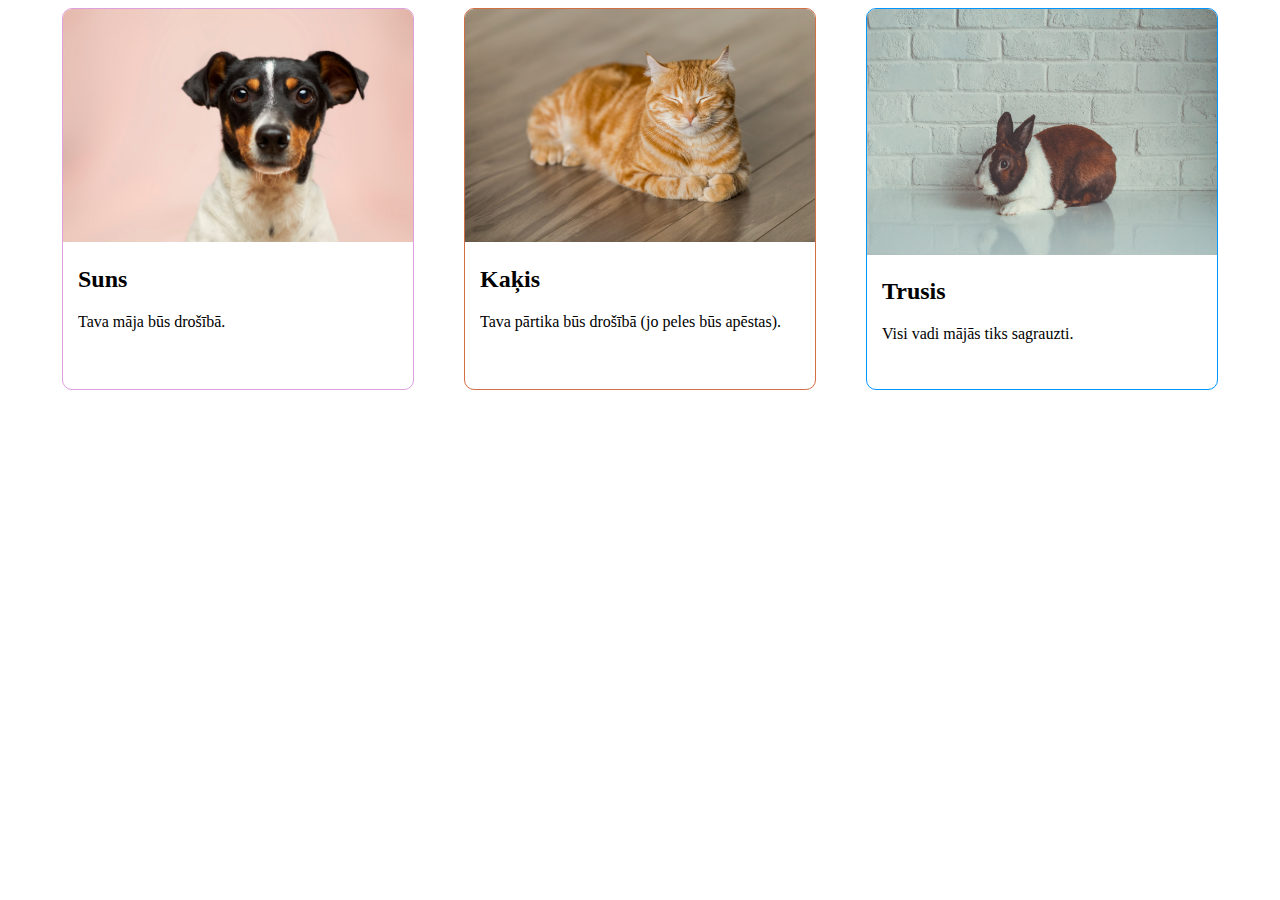
==== dzivnieki.html @ 0d631282 "Start for 3rd lesson 05.08.2022" ====
<!DOCTYPE html>
<html lang="en">
<head>
  <meta charset="UTF-8">
  <meta http-equiv="X-UA-Compatible" content="IE=edge">
  <meta name="viewport" content="width=device-width, initial-scale=1.0">
  <title>Mājasdarbs</title>

  <style>
    .container {
      display: flex;
      gap: 50px;
      flex-wrap: wrap;
      justify-content: center;
    }

    .card {
      width: 350px;
      height: 380px;
      border: 1px solid gray;
      border-radius: 10px;
      overflow: hidden;
    }

    img {
      width: 100%;
    }

    .info {
      margin: 15px;
    }
  </style>

</head>
<body>
  <div class="container">
    <div class="card" style="border-color: plum;">
      <img src="images/suns.jpg" alt="Suns"/>
      <div class="info">
        <h2>Suns</h2>
        <p>Tava māja būs drošībā.</p>
      </div>
    </div>
    <div class="card" style="border-color: rgb(210, 111, 68);">
      <img src="images/kakis.jpg" alt="Kaķis"/>
      <div class="info">
        <h2>Kaķis</h2>
        <p>Tava pārtika būs drošībā (jo peles būs apēstas).</p>
      </div>
    </div>
    <div class="card" style="border-color: rgb(0, 149, 255)">
      <img src="images/trusis.jpg" alt="Trusis"/>
      <div class="info">
        <h2>Trusis</h2>
        <p>Visi vadi mājās tiks sagrauzti.</p>
      </div>
    </div>
  </div>
</body>
</html>
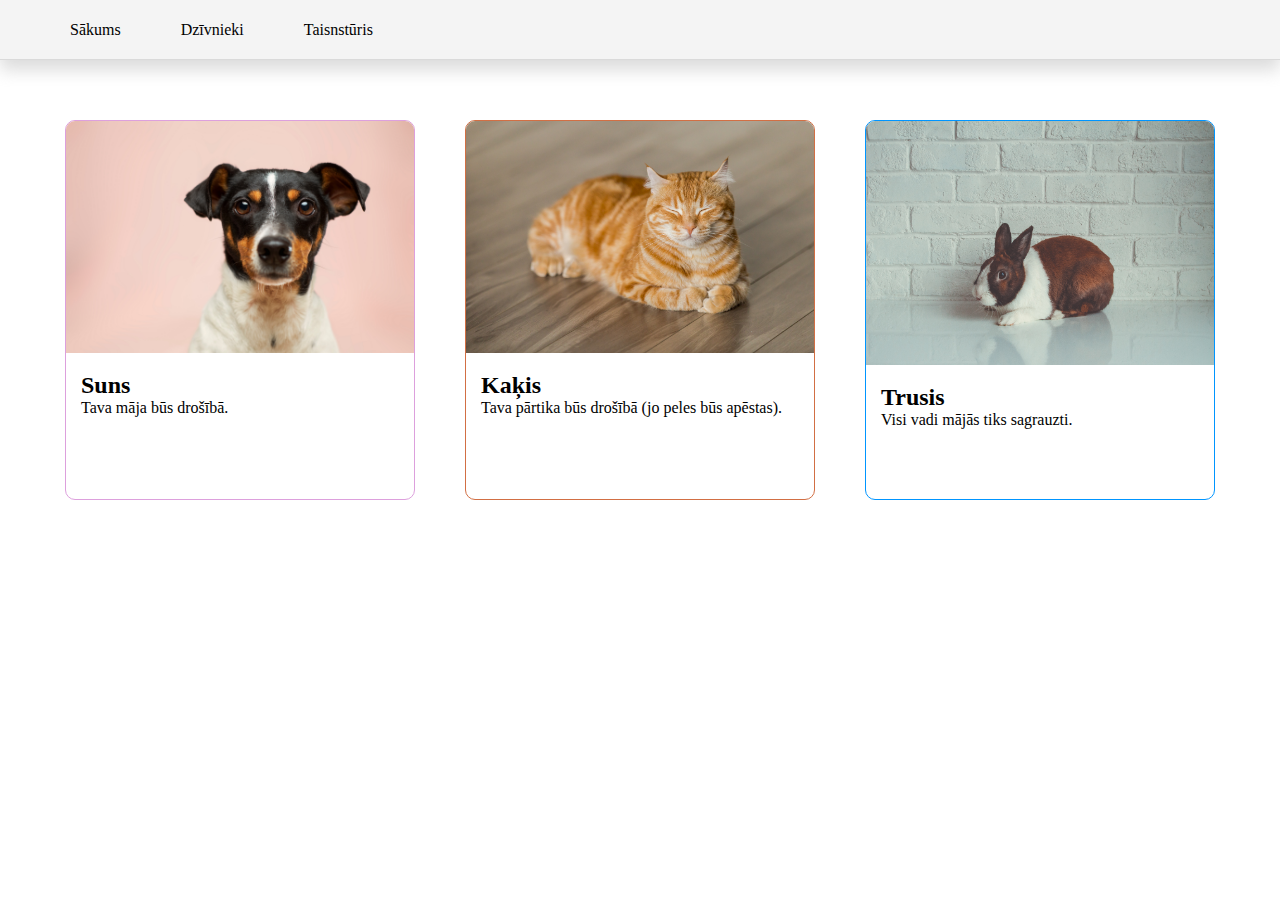
==== commit 581613db: "Intended end of 3rd lecture 05.08.2022" ====
--- a/dzivnieki.html
+++ b/dzivnieki.html
@@ -6,8 +6,11 @@
   <meta name="viewport" content="width=device-width, initial-scale=1.0">
   <title>Mājasdarbs</title>
 
+  <link rel="stylesheet" href="style.css" />
+
   <style>
     .container {
+      margin-top: 60px;
       display: flex;
       gap: 50px;
       flex-wrap: wrap;
@@ -33,6 +36,13 @@
 
 </head>
 <body>
+  <nav class="main-nav">
+    <ul>
+      <li class="nav-item"><a href="/">Sākums</a></li>
+      <li class="nav-item"><a href="/dzivnieki.html">Dzīvnieki</a></li>
+      <li class="nav-item"><a href="/taisnsturis.html">Taisnstūris</a></li>
+    </ul>
+  </nav>
   <div class="container">
     <div class="card" style="border-color: plum;">
       <img src="images/suns.jpg" alt="Suns"/>
--- a/style.css
+++ b/style.css
@@ -0,0 +1,35 @@
+* {
+  margin: 0;
+  padding: 0;
+  box-sizing: border-box; 
+}
+
+.main-nav {
+  width: 100%;
+  height: 60px;
+  background-color: rgb(244, 244, 244);
+  border-bottom: 1px solid rgb(218, 218, 218);
+  box-shadow: 0px 10px 16px rgba(199, 199, 199, 0.645);
+}
+
+.main-nav > ul {
+  margin: 0 auto;
+  max-width: 1200px;
+  height: 100%;
+  list-style: none;
+  display: flex;
+  align-items: center;
+}
+
+.nav-item {
+  margin: 0 30px;
+}
+
+.nav-item > a {
+  text-decoration: none;
+  color: black;
+}
+
+.nav-item > a:hover {
+  color: palevioletred;
+}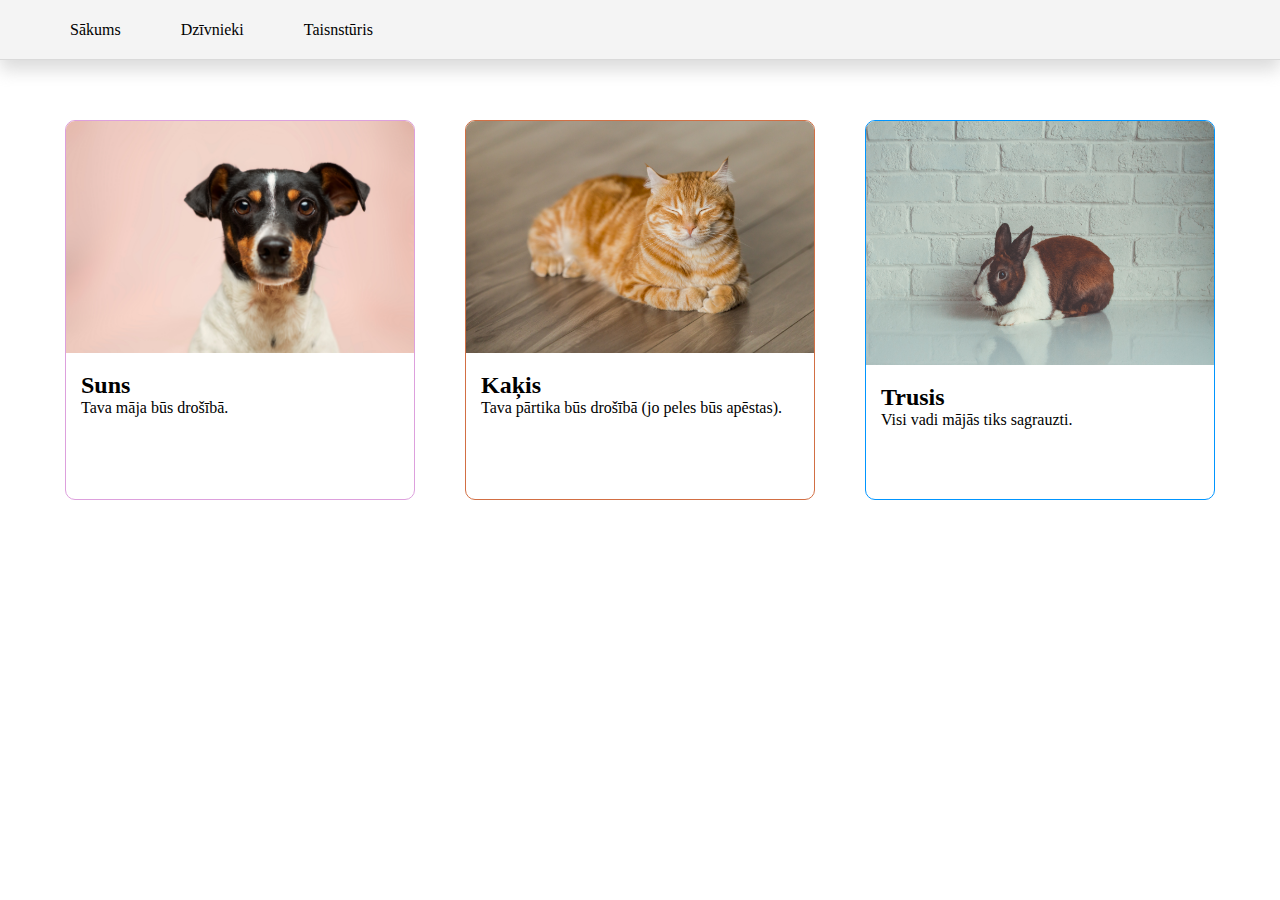
==== commit 49f44f11: "Homework after 3rd lesson" ====
--- a/dzivnieki.html
+++ b/dzivnieki.html
@@ -31,6 +31,13 @@
 
     .info {
       margin: 15px;
+    }
+
+    @media (max-width: 380px) {
+      .card {
+        width: auto;
+        margin: 0 10px;
+      }
     }
   </style>
 
--- a/style.css
+++ b/style.css
@@ -32,4 +32,14 @@
 
 .nav-item > a:hover {
   color: palevioletred;
+}
+
+@media (max-width: 380px) {
+  .nav-item {
+    margin: 0;
+  }
+
+  .main-nav > ul {
+    justify-content: space-around;
+  }
 }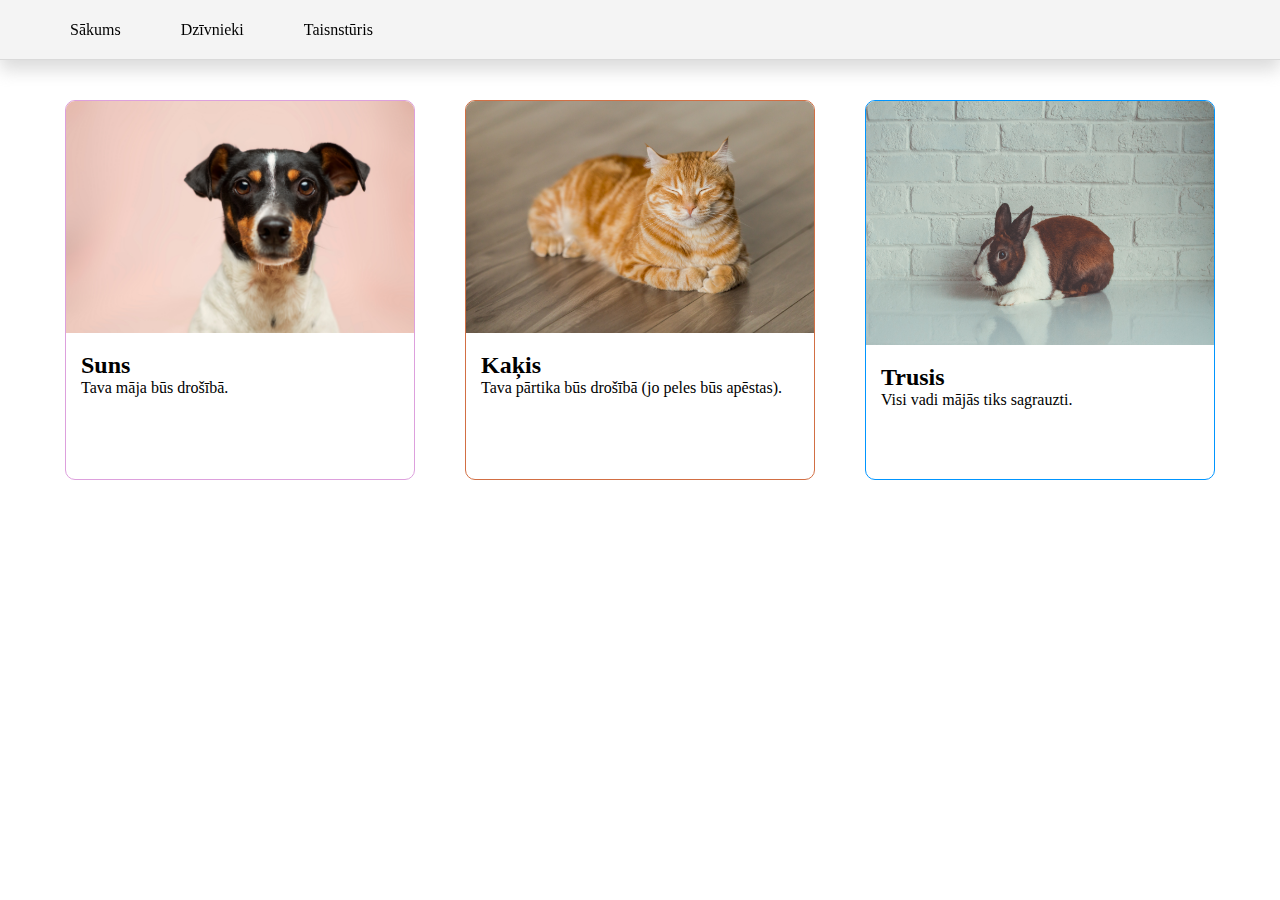
==== commit 0c98b857: "Fixed nav bar for 3rd MD :)" ====
--- a/dzivnieki.html
+++ b/dzivnieki.html
@@ -10,7 +10,7 @@
 
   <style>
     .container {
-      margin-top: 60px;
+      margin-top: 100px;
       display: flex;
       gap: 50px;
       flex-wrap: wrap;
--- a/style.css
+++ b/style.css
@@ -5,6 +5,9 @@
 }
 
 .main-nav {
+  position: fixed;
+  top: 0;
+  left: 0;
   width: 100%;
   height: 60px;
   background-color: rgb(244, 244, 244);
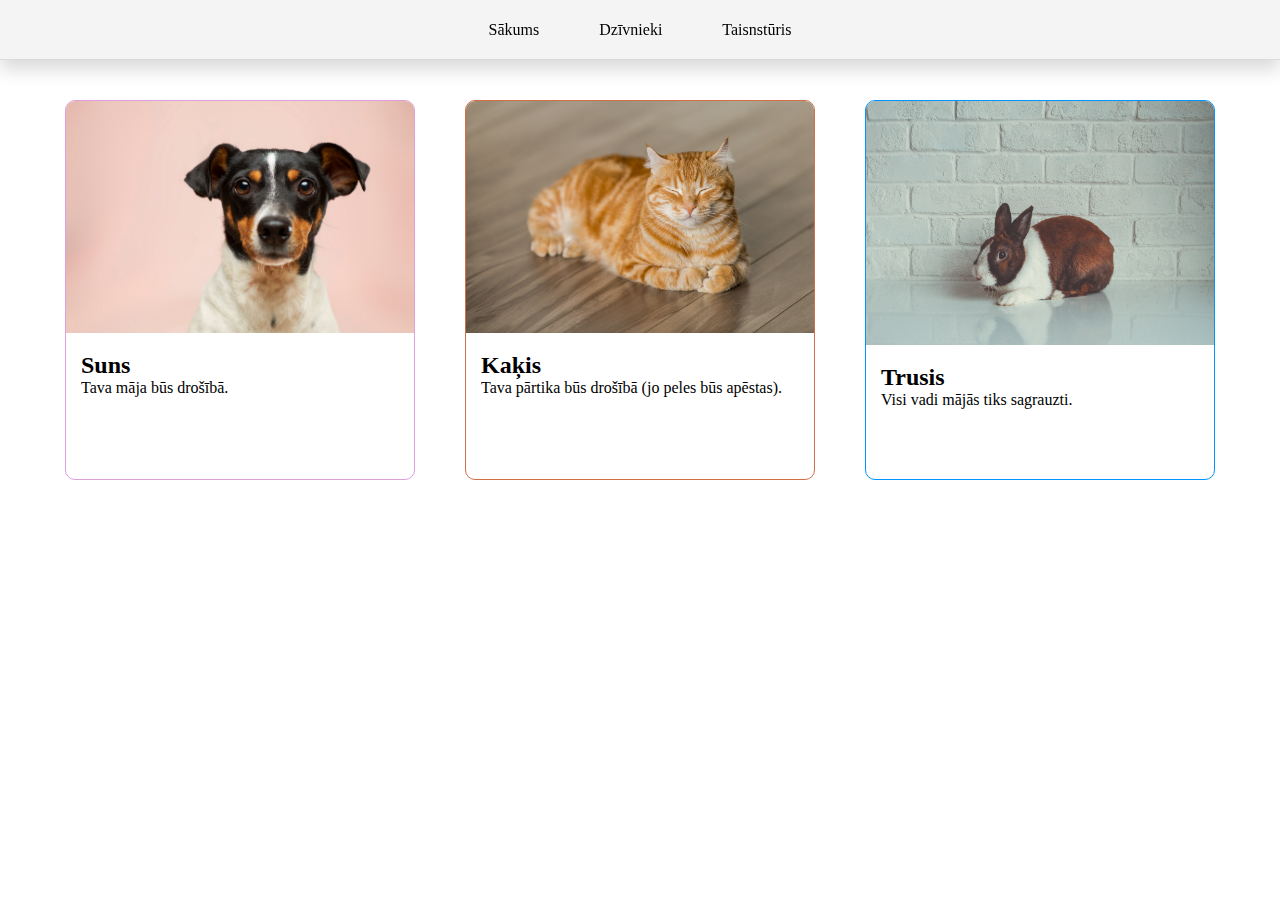
==== commit ea3024a0: "Hamburger using subling selection" ====
--- a/dzivnieki.html
+++ b/dzivnieki.html
@@ -35,7 +35,6 @@
 
     @media (max-width: 380px) {
       .card {
-        width: auto;
         margin: 0 10px;
       }
     }
@@ -44,11 +43,15 @@
 </head>
 <body>
   <nav class="main-nav">
+    <input class="check" type="checkbox" />
     <ul>
       <li class="nav-item"><a href="/">Sākums</a></li>
       <li class="nav-item"><a href="/dzivnieki.html">Dzīvnieki</a></li>
       <li class="nav-item"><a href="/taisnsturis.html">Taisnstūris</a></li>
     </ul>
+    <div class="hamburger-wrapper">
+      <img class="hamburger" src="images/menu.png" alt="Menu"/>
+    </div>
   </nav>
   <div class="container">
     <div class="card" style="border-color: plum;">
--- a/style.css
+++ b/style.css
@@ -13,6 +13,7 @@
   background-color: rgb(244, 244, 244);
   border-bottom: 1px solid rgb(218, 218, 218);
   box-shadow: 0px 10px 16px rgba(199, 199, 199, 0.645);
+  display: flex;
 }
 
 .main-nav > ul {
@@ -37,7 +38,62 @@
   color: palevioletred;
 }
 
-@media (max-width: 380px) {
+
+.check {
+  display: none;
+}
+
+.hamburger-wrapper {
+  display: none;
+}
+
+.hamburger {
+  width: 40px;
+}
+
+@media (max-width: 420px) {
+  .check {
+    display: block;
+    position: absolute;
+    top: 0;
+    right: 15px;
+    width: 50px;
+    height: 100%;
+    opacity: 0;
+    cursor: pointer;
+    z-index: 2;
+  }
+  .hamburger-wrapper {
+    display: flex;
+    align-items: center;
+    justify-content: center;
+    margin-right: 20px;
+  }
+
+  .main-nav {
+    justify-content: end;
+  }
+
+  .main-nav > ul {
+    display: none;
+  }
+
+  .check:checked + ul {
+    position: absolute;
+    top: 100%;
+    left: 0;
+    width: 100vw;
+    height: 150px;
+    display: flex;
+    flex-direction: column;
+    justify-content: space-around;
+    background-color: rgb(244, 244, 244);
+    box-shadow: 0px 10px 10px rgba(199, 199, 199, 0.645);
+  }
+}
+
+
+/* @media (max-width: 380px) {
   .nav-item {
     margin: 0;
   }
@@ -45,4 +101,4 @@
   .main-nav > ul {
     justify-content: space-around;
   }
-}+} */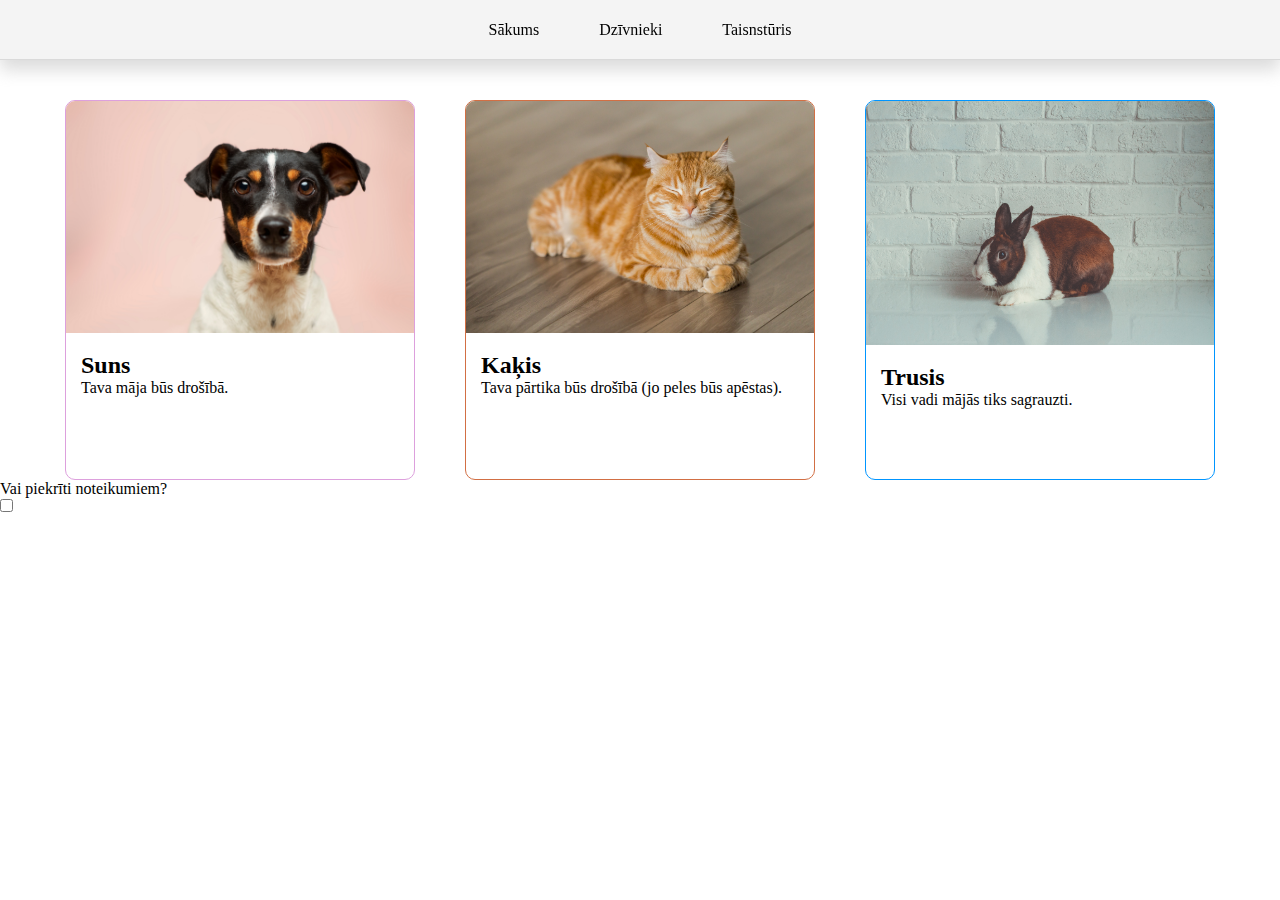
==== commit 37b8f202: "ak vai es nemāku GIT" ====
--- a/dzivnieki.html
+++ b/dzivnieki.html
@@ -49,8 +49,10 @@
       <li class="nav-item"><a href="/dzivnieki.html">Dzīvnieki</a></li>
       <li class="nav-item"><a href="/taisnsturis.html">Taisnstūris</a></li>
     </ul>
+    <div class="backdrop"></div>
     <div class="hamburger-wrapper">
-      <img class="hamburger" src="images/menu.png" alt="Menu"/>
+      <img class=" ham-im hamburger" src="images/menu.png" alt="Menu"/>
+      <img class=" ham-im close" src="images/close.png" alt="Menu"/>
     </div>
   </nav>
   <div class="container">
@@ -76,5 +78,8 @@
       </div>
     </div>
   </div>
+
+  <div>Vai piekrīti noteikumiem?</div>
+  <input class="c" type="checkbox" />
 </body>
 </html>--- a/style.css
+++ b/style.css
@@ -47,10 +47,6 @@
   display: none;
 }
 
-.hamburger {
-  width: 40px;
-}
-
 @media (max-width: 420px) {
   .check {
     display: block;
@@ -63,22 +59,12 @@
     cursor: pointer;
     z-index: 2;
   }
-  .hamburger-wrapper {
-    display: flex;
-    align-items: center;
-    justify-content: center;
-    margin-right: 20px;
-  }
 
   .main-nav {
     justify-content: end;
   }
 
   .main-nav > ul {
-    display: none;
-  }
-
-  .check:checked + ul {
     position: absolute;
     top: 100%;
     left: 0;
@@ -89,7 +75,81 @@
     justify-content: space-around;
     background-color: rgb(244, 244, 244);
     box-shadow: 0px 10px 10px rgba(199, 199, 199, 0.645);
+    z-index: 3;
+    padding-bottom: 20px;
+    transform: translateX(100vw);
+    transition: all 0.5s cubic-bezier(.68,-0.55,.27,1.55);
   }
+
+  .check:checked + ul {
+    transform: translateX(0);
+  }
+
+  .backdrop {
+    display: block;
+    position: absolute;
+    top: 10vh;
+    left: 0;
+    width: 100vw;
+    height: 90vh;
+    background-color: rgb(218, 218, 218, 0.2);
+    backdrop-filter: blur(4px);
+    -webkit-backdrop-filter: blur(4px);
+    z-index: -1;
+    visibility: hidden;
+    opacity: 0;
+    transition: all 0.3s;
+  }
+  
+  .check:checked ~ .backdrop {
+    visibility: visible;
+    opacity: 1;
+    overflow: hidden;
+  }
+
+  .check:checked {
+    top: 0;
+    right: 0;
+    width: 100vw;
+    height: 100vh;
+  }
+
+  .hamburger-wrapper {
+    position: relative;
+    display: flex;
+    align-items: center;
+    justify-content: center;
+    margin-right: 20px;
+  }
+  
+  .ham-im {
+    width: 40px;
+  }
+
+  .hamburger {
+    transform: scale(1) rotate(0);
+    transition: transform 0.3s ease-in-out;
+  }
+
+  .close {
+    position: absolute;
+    margin-left: auto;
+    margin-right: auto;
+    left: 0;
+    right: 0;
+    text-align: center;
+    transform: scale(0.05) rotate(0);
+    transition: transform 0.3s ease-in-out;
+  }
+
+  .check:checked ~ .hamburger-wrapper > .close {
+    transform: scale(1) rotate(180deg);
+  }
+
+  .check:checked ~ .hamburger-wrapper > .hamburger {
+    transform: scale(0.05) rotate(180deg);
+  }
+
 }
 
 
